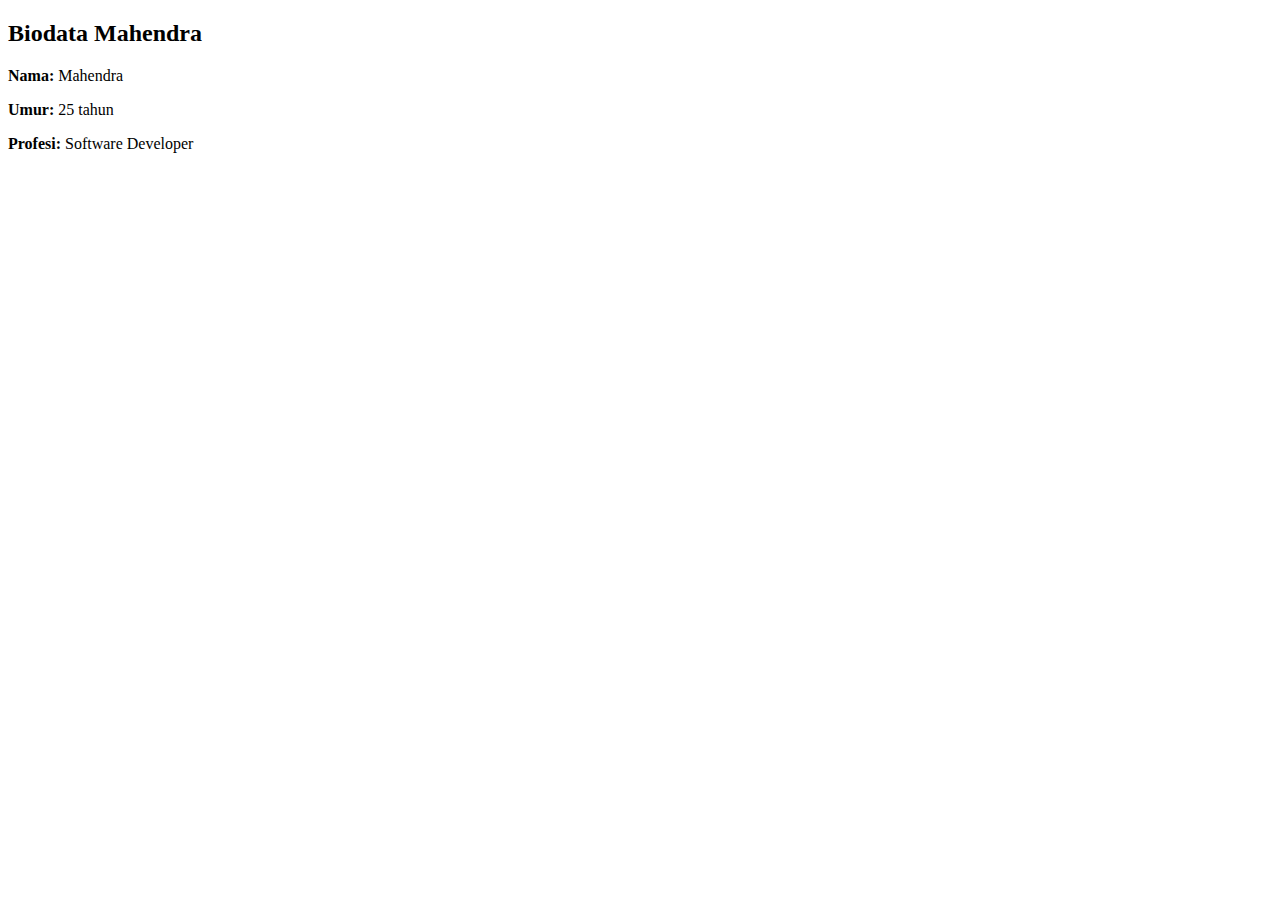
==== index.html @ bff5bba6 "Trynna be fine" ====
<!DOCTYPE html>
<html lang="en">
<head>
    <meta charset="UTF-8">
    <meta name="viewport" content="width=device-width, initial-scale=1.0">
    <title>Biodata Mahendra</title>
    <link rel="stylesheet" href="styles.css">
</head>
<body>
    <div class="card">
        <h2>Biodata Mahendra</h2>
        <p><strong>Nama:</strong> Mahendra</p>
        <p><strong>Umur:</strong> 25 tahun</p>
        <p><strong>Profesi:</strong> Software Developer</p>
    </div>
</body>
</html>
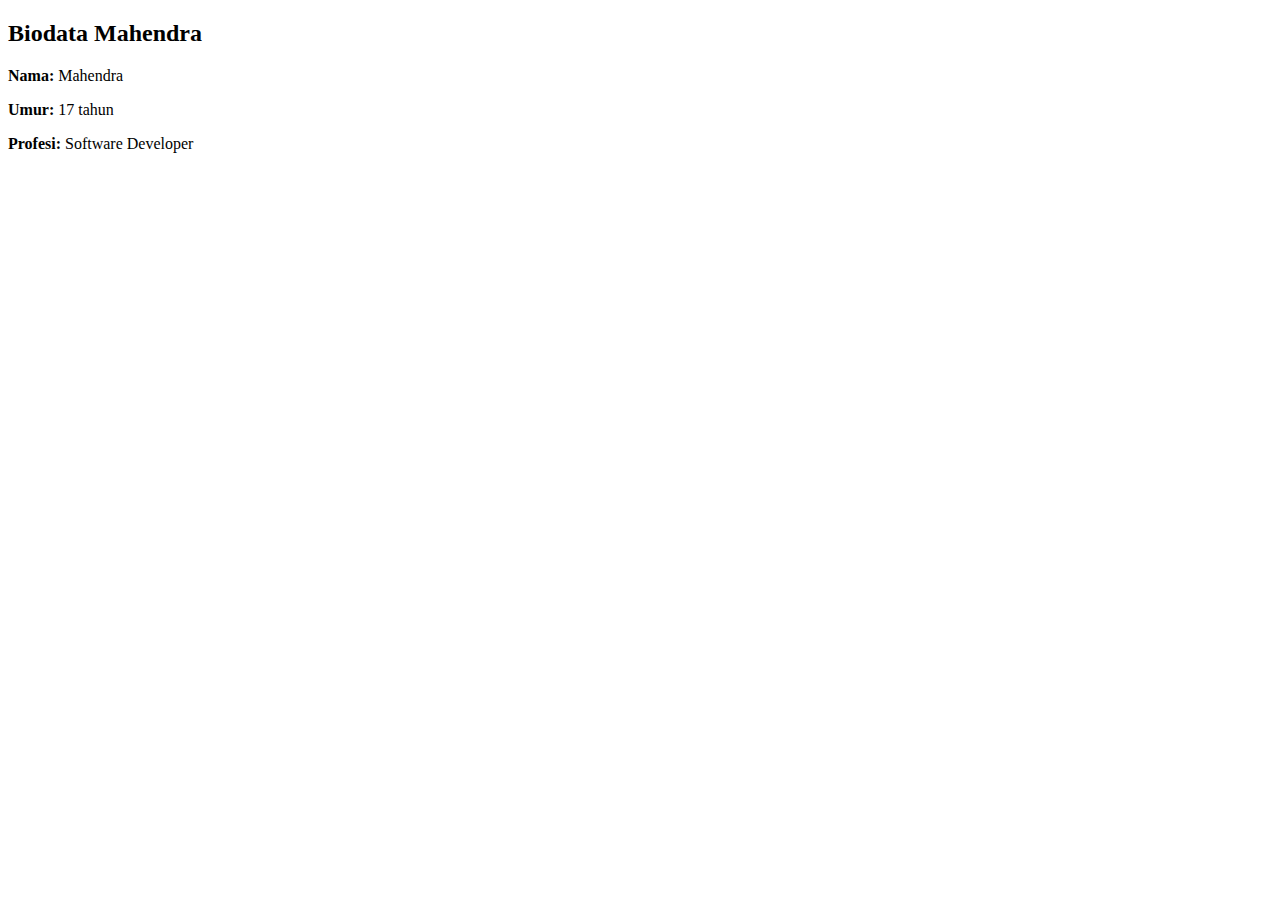
==== commit 2fd34ef8: "im fine thank you" ====
--- a/index.html
+++ b/index.html
@@ -10,7 +10,7 @@
     <div class="card">
         <h2>Biodata Mahendra</h2>
         <p><strong>Nama:</strong> Mahendra</p>
-        <p><strong>Umur:</strong> 25 tahun</p>
+        <p><strong>Umur:</strong> 17 tahun</p>
         <p><strong>Profesi:</strong> Software Developer</p>
     </div>
 </body>
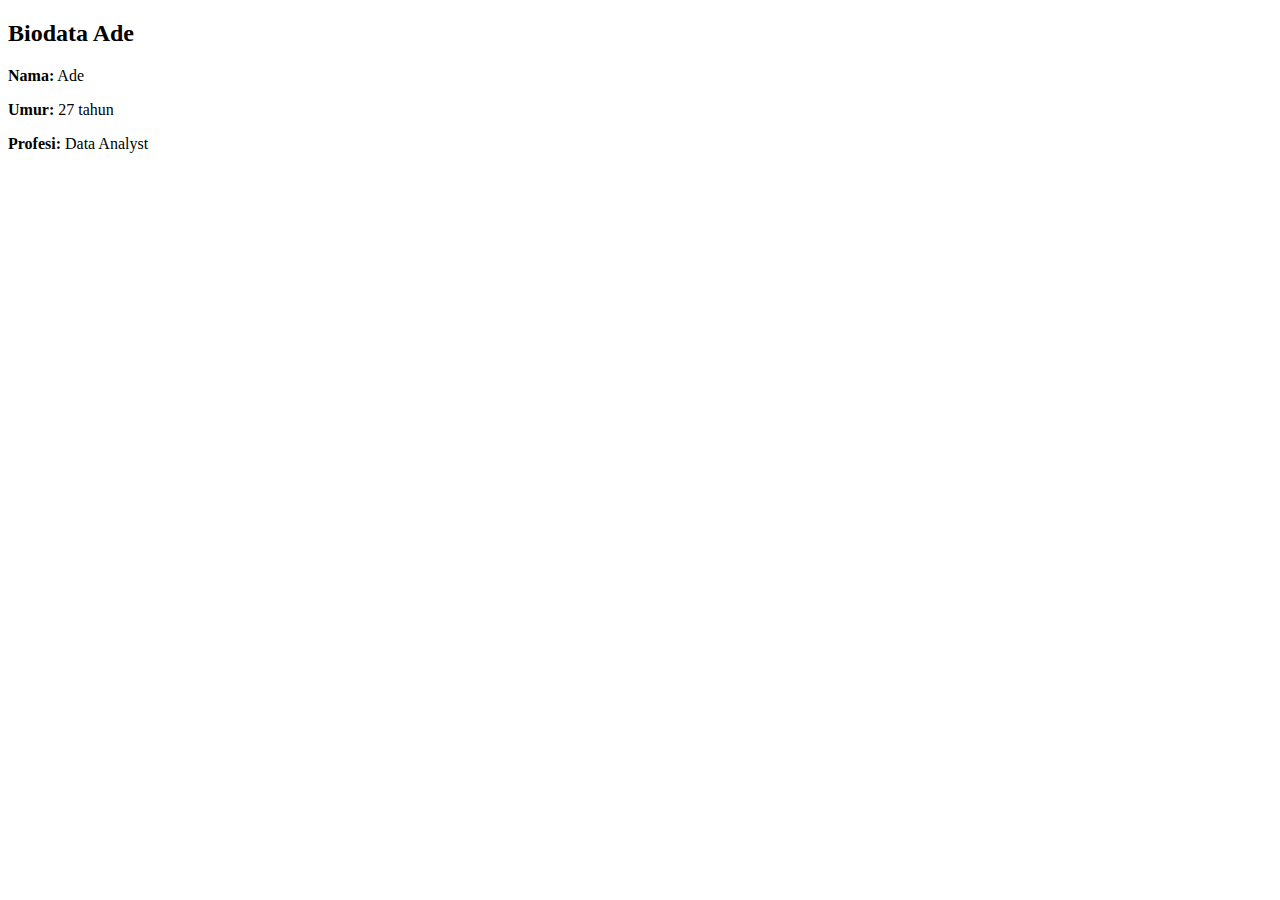
==== commit 3386e9a4: "naaaaaaaaaaah" ====
--- a/index.html
+++ b/index.html
@@ -3,15 +3,15 @@
 <head>
     <meta charset="UTF-8">
     <meta name="viewport" content="width=device-width, initial-scale=1.0">
-    <title>Biodata Mahendra</title>
+    <title>Biodata Ade</title>
     <link rel="stylesheet" href="styles.css">
 </head>
 <body>
     <div class="card">
-        <h2>Biodata Mahendra</h2>
-        <p><strong>Nama:</strong> Mahendra</p>
-        <p><strong>Umur:</strong> 17 tahun</p>
-        <p><strong>Profesi:</strong> Software Developer</p>
+        <h2>Biodata Ade</h2>
+        <p><strong>Nama:</strong> Ade</p>
+        <p><strong>Umur:</strong> 27 tahun</p>
+        <p><strong>Profesi:</strong> Data Analyst</p>
     </div>
 </body>
 </html>
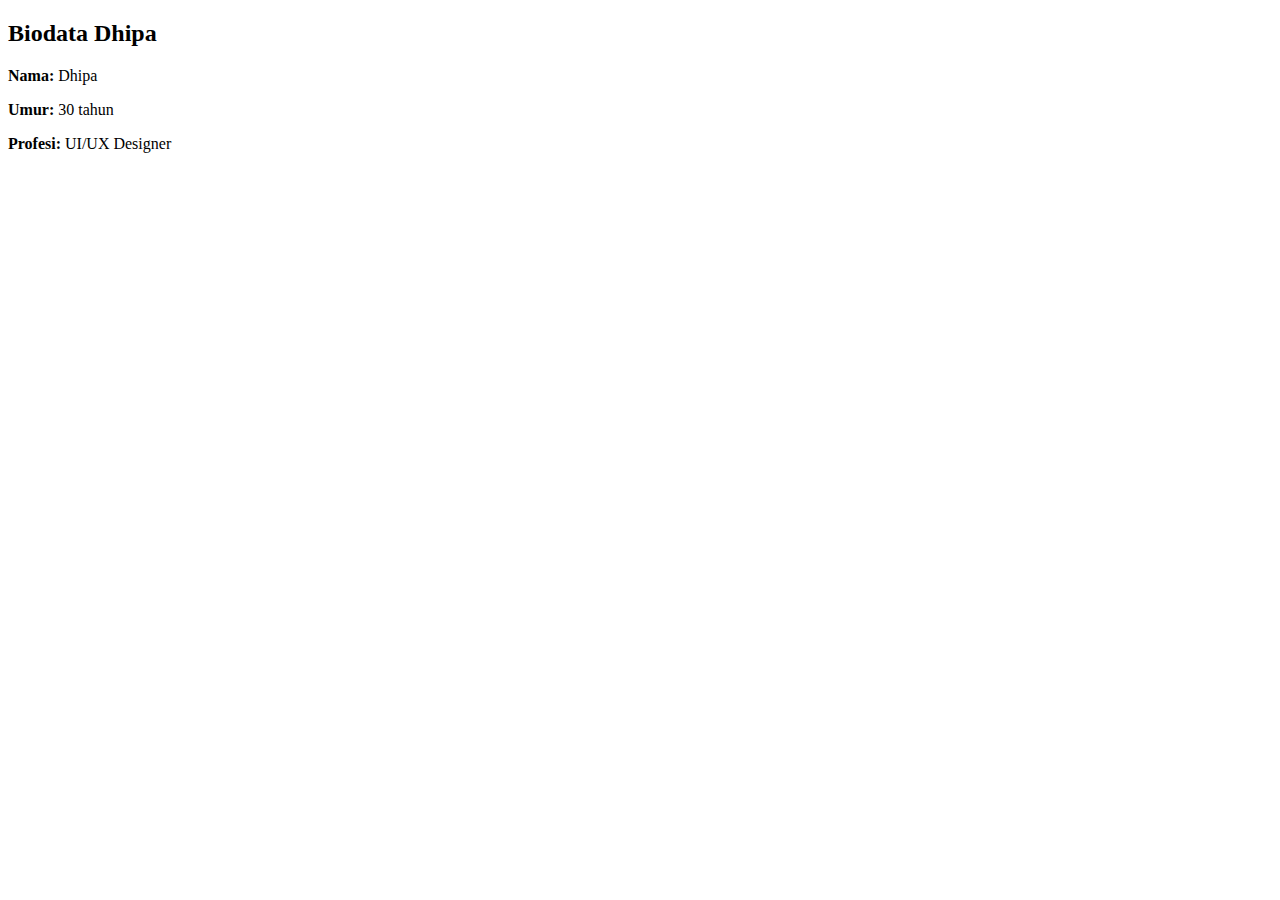
==== commit dbc98e70: "piw" ====
--- a/index.html
+++ b/index.html
@@ -3,15 +3,15 @@
 <head>
     <meta charset="UTF-8">
     <meta name="viewport" content="width=device-width, initial-scale=1.0">
-    <title>Biodata Ade</title>
+    <title>Biodata Dhipa</title>
     <link rel="stylesheet" href="styles.css">
 </head>
 <body>
     <div class="card">
-        <h2>Biodata Ade</h2>
-        <p><strong>Nama:</strong> Ade</p>
-        <p><strong>Umur:</strong> 27 tahun</p>
-        <p><strong>Profesi:</strong> Data Analyst</p>
+        <h2>Biodata Dhipa</h2>
+        <p><strong>Nama:</strong> Dhipa</p>
+        <p><strong>Umur:</strong> 30 tahun</p>
+        <p><strong>Profesi:</strong> UI/UX Designer</p>
     </div>
 </body>
 </html>
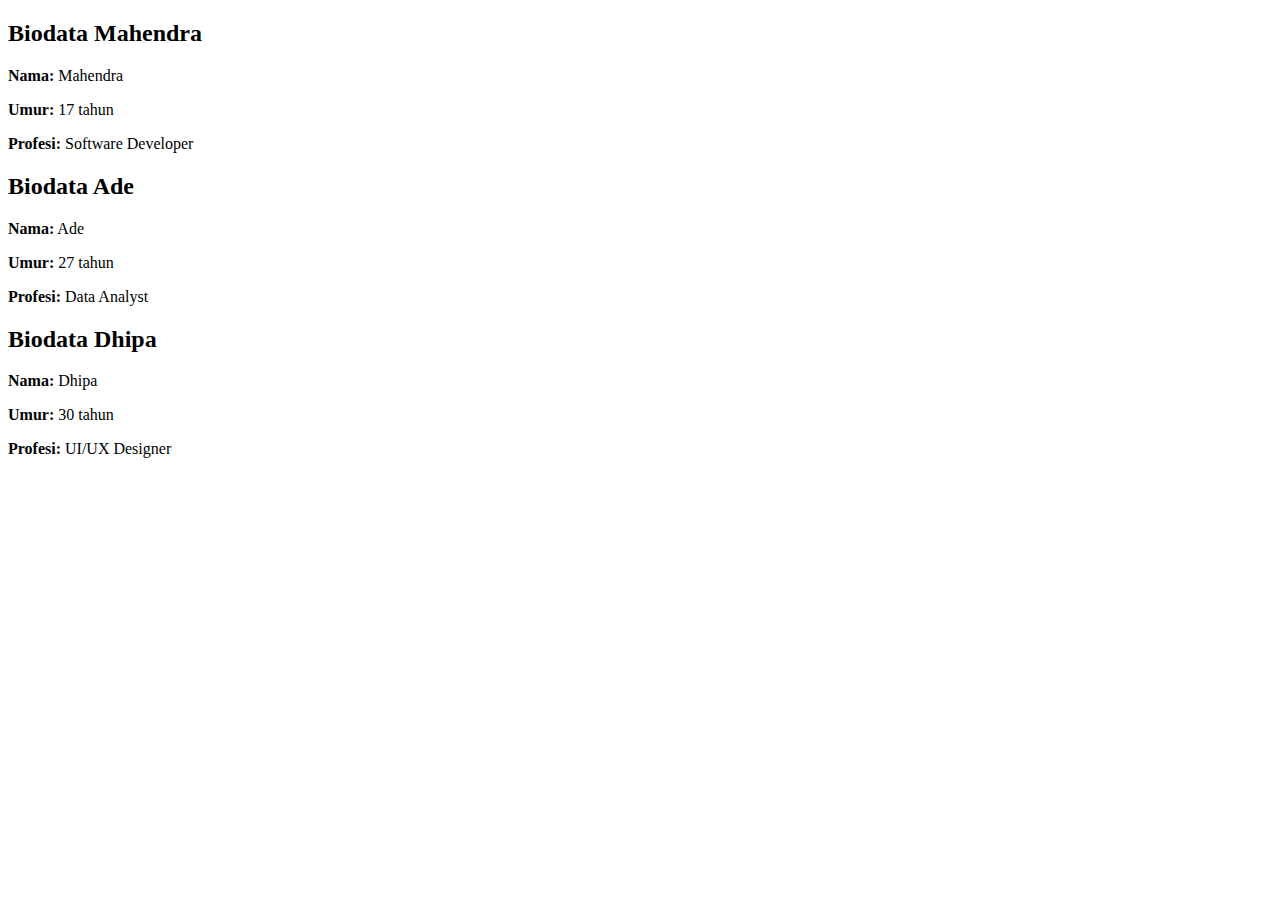
==== commit e7936aa8: "Merge mahen" ====
--- a/index.html
+++ b/index.html
@@ -3,10 +3,23 @@
 <head>
     <meta charset="UTF-8">
     <meta name="viewport" content="width=device-width, initial-scale=1.0">
-    <title>Biodata Dhipa</title>
+    <title>Biodata Semua Orang</title>
+    <title>Biodata Mahendra</title>
     <link rel="stylesheet" href="styles.css">
 </head>
 <body>
+    <div class="card">
+        <h2>Biodata Mahendra</h2>
+        <p><strong>Nama:</strong> Mahendra</p>
+        <p><strong>Umur:</strong> 17 tahun</p>
+        <p><strong>Profesi:</strong> Software Developer</p>
+    </div>
+    <div class="card">
+        <h2>Biodata Ade</h2>
+        <p><strong>Nama:</strong> Ade</p>
+        <p><strong>Umur:</strong> 27 tahun</p>
+        <p><strong>Profesi:</strong> Data Analyst</p>
+    </div>
     <div class="card">
         <h2>Biodata Dhipa</h2>
         <p><strong>Nama:</strong> Dhipa</p>
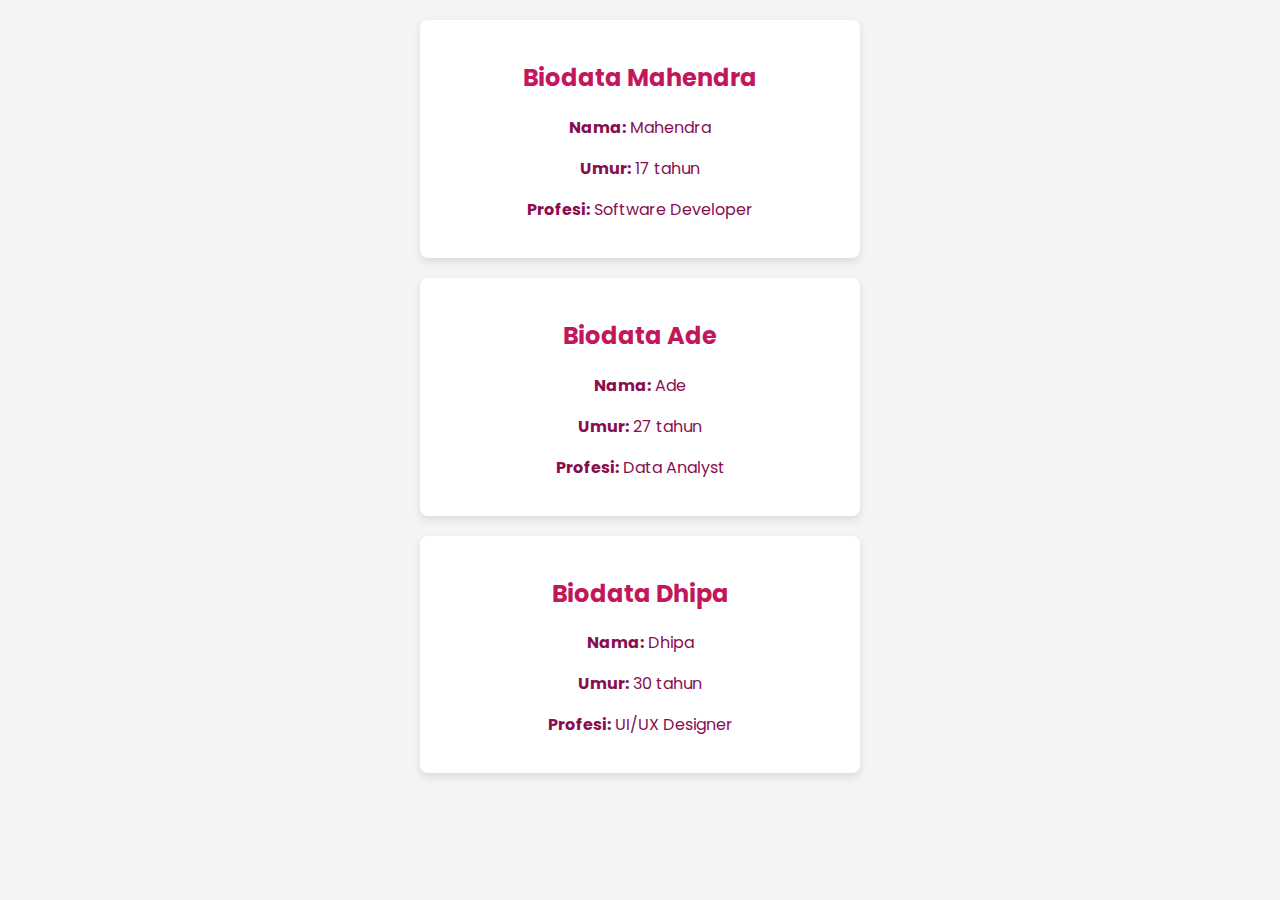
==== commit 780fdaca: "sorry ada update baru wakakakak" ====
--- a/index.html
+++ b/index.html
@@ -1,11 +1,11 @@
 <!DOCTYPE html>
 <html lang="en">
 <head>
+    <link href="https://fonts.googleapis.com/css2?family=Poppins:wght@400;600&display=swap" rel="stylesheet">
     <meta charset="UTF-8">
     <meta name="viewport" content="width=device-width, initial-scale=1.0">
-    <title>Biodata Semua Orang</title>
-    <title>Biodata Mahendra</title>
-    <link rel="stylesheet" href="styles.css">
+    <title>Biodata Semua Tim Gueh</title>
+    <link rel="stylesheet" href="style.css">
 </head>
 <body>
     <div class="card">
--- a/style.css
+++ b/style.css
@@ -0,0 +1,29 @@
+body {
+    font-family: 'Poppins', sans-serif;
+    background-color: #f4f4f4;
+    margin: 0;
+    padding: 0;
+}
+
+.card {
+    background-color: #fff;
+    border-radius: 8px;
+    box-shadow: 0 4px 8px rgba(0, 0, 0, 0.1);
+    max-width: 400px;
+    margin: 20px auto;
+    padding: 20px;
+    text-align: center;
+}
+
+h2 {
+    color: #333;
+    color: #00796b;
+    color: #c2185b;
+}
+
+p {
+    font-size: 16px;
+    color: #555;
+    color: #004d40;
+    color: #880e4f;
+}
